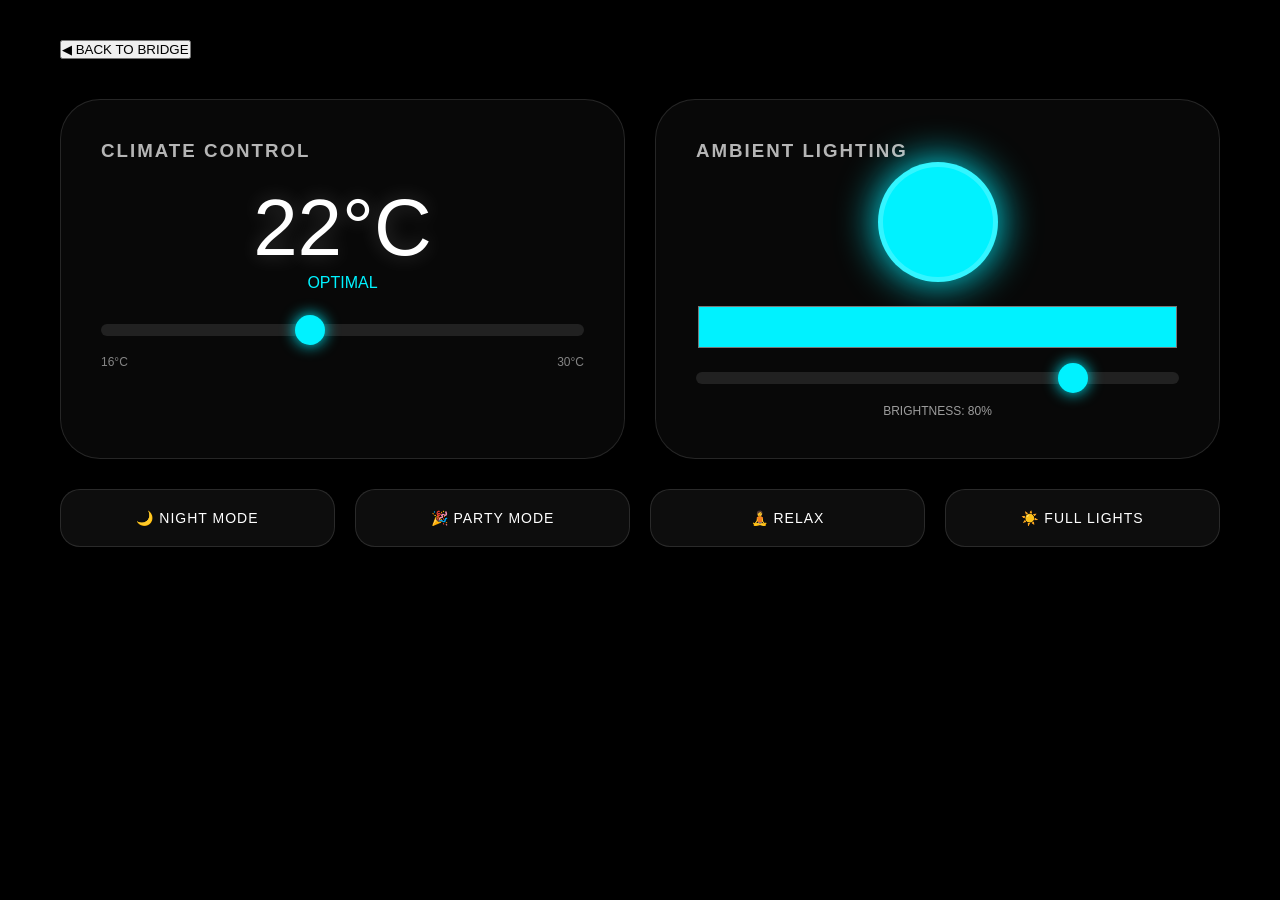
==== domotica.html @ c0585f2b "First release of Nexus-XPanel" ====
<!DOCTYPE html>
<html lang="it">
<head>
    <meta charset="UTF-8">
    <meta name="viewport" content="width=device-width, initial-scale=1.0">
    <title>Nexus Control - Domotica</title>
    <link rel="stylesheet" href="style.css">
    <style>
        .domo-grid {
            display: grid;
            grid-template-columns: repeat(2, 1fr);
            gap: 30px;
            padding: 40px 60px;
        }

        .control-card {
            background: var(--glass-bg);
            backdrop-filter: blur(30px);
            border: 1px solid var(--glass-border);
            border-radius: 40px;
            padding: 40px;
            transition: 0.5s ease;
        }

        /* Clima Gauge */
        .clima-display {
            text-align: center;
            margin: 20px 0;
        }
        .temp-value {
            font-size: 80px;
            font-weight: 100;
            color: white;
            text-shadow: 0 0 20px rgba(255,255,255,0.2);
        }

        /* Slider Custom */
        .slider-container { margin-top: 30px; }
        .nexus-slider {
            -webkit-appearance: none;
            width: 100%;
            height: 12px;
            border-radius: 10px;
            background: rgba(255,255,255,0.1);
            outline: none;
            cursor: pointer;
        }
        .nexus-slider::-webkit-slider-thumb {
            -webkit-appearance: none;
            width: 30px;
            height: 30px;
            border-radius: 50%;
            background: var(--primary-cyan);
            box-shadow: 0 0 15px var(--primary-cyan);
            cursor: pointer;
        }

        /* RGB Circle */
        .rgb-controls {
            display: flex;
            flex-direction: column;
            align-items: center;
            gap: 20px;
        }
        #color-preview {
            width: 120px;
            height: 120px;
            border-radius: 50%;
            border: 5px solid rgba(255,255,255,0.2);
            box-shadow: 0 0 40px var(--accent-glow);
            transition: 0.3s;
        }

        /* Scene Buttons */
        .scene-grid {
            grid-column: span 2;
            display: grid;
            grid-template-columns: repeat(4, 1fr);
            gap: 20px;
        }
        .scene-btn {
            background: rgba(255,255,255,0.05);
            border: 1px solid var(--glass-border);
            border-radius: 20px;
            padding: 20px;
            color: white;
            cursor: pointer;
            text-align: center;
            transition: 0.3s;
            font-size: 14px;
            letter-spacing: 1px;
        }
        .scene-btn:hover {
            background: var(--primary-cyan);
            color: black;
            font-weight: bold;
            transform: translateY(-5px);
        }

        .back-nav { padding: 40px 60px 0 60px; }
    </style>
</head>
<body>

    <div class="back-nav">
        <button onclick="location.href='index.html'" class="back-btn">◀ BACK TO BRIDGE</button>
    </div>

    <div class="domo-grid">
        <div class="control-card" id="clima-card">
            <h3 style="letter-spacing: 2px; opacity: 0.7;">CLIMATE CONTROL</h3>
            <div class="clima-display">
                <div class="temp-value"><span id="temp-num">22</span>°C</div>
                <p id="clima-status" style="color: var(--primary-cyan);">OPTIMAL</p>
            </div>
            <div class="slider-container">
                <input type="range" min="16" max="30" value="22" class="nexus-slider" id="temp-slider">
            </div>
            <div style="display: flex; justify-content: space-between; margin-top: 15px; opacity: 0.5; font-size: 12px;">
                <span>16°C</span>
                <span>30°C</span>
            </div>
        </div>

        <div class="control-card">
            <h3 style="letter-spacing: 2px; opacity: 0.7;">AMBIENT LIGHTING</h3>
            <div class="rgb-controls">
                <div id="color-preview"></div>
                <input type="color" id="rgb-picker" value="#00f2ff" style="width: 100%; height: 50px; background: none; border: none; cursor: pointer;">
                <input type="range" min="0" max="100" value="80" class="nexus-slider" id="bright-slider">
                <p style="font-size: 12px; opacity: 0.6;">BRIGHTNESS: <span id="bright-val">80</span>%</p>
            </div>
        </div>

        <div class="scene-grid">
            <div class="scene-btn" onclick="setScene('night')">🌙 NIGHT MODE</div>
            <div class="scene-btn" onclick="setScene('party')">🎉 PARTY MODE</div>
            <div class="scene-btn" onclick="setScene('relax')">🧘 RELAX</div>
            <div class="scene-btn" onclick="setScene('full')">☀️ FULL LIGHTS</div>
        </div>
    </div>

    <script>
        // Logica Clima
        const tempSlider = document.getElementById('temp-slider');
        const tempNum = document.getElementById('temp-num');
        const climaCard = document.getElementById('clima-card');

        tempSlider.oninput = function() {
            const val = this.value;
            tempNum.innerText = val;
            
            // Cambia colore in base alla temperatura
            if(val < 20) {
                climaCard.style.boxShadow = "inset 0 0 50px rgba(0, 100, 255, 0.2)";
                document.getElementById('clima-status').innerText = "COOLING";
            } else if(val > 25) {
                climaCard.style.boxShadow = "inset 0 0 50px rgba(255, 100, 0, 0.2)";
                document.getElementById('clima-status').innerText = "HEATING";
            } else {
                climaCard.style.boxShadow = "none";
                document.getElementById('clima-status').innerText = "OPTIMAL";
            }
        }

        // Logica Luci
        const rgbPicker = document.getElementById('rgb-picker');
        const colorPreview = document.getElementById('color-preview');
        const brightSlider = document.getElementById('bright-slider');

        rgbPicker.oninput = function() {
            colorPreview.style.backgroundColor = this.value;
            colorPreview.style.boxShadow = `0 0 40px ${this.value}`;
        }

        brightSlider.oninput = function() {
            document.getElementById('bright-val').innerText = this.value;
            colorPreview.style.opacity = this.value / 100;
        }

       // Funzione Scene Aggiornata e Completa
        function setScene(mode) {
            const statusLabel = document.getElementById('clima-status');
            
            if(mode === 'night') {
                rgbPicker.value = "#990000"; // Rosso profondo per navigazione notturna
                tempSlider.value = 21;
                brightSlider.value = 15;
                statusLabel.innerText = "NIGHT MODE ACTIVE";
            } 
            else if(mode === 'party') {
                rgbPicker.value = "#ff00ff"; // Magenta/Viola party
                tempSlider.value = 20;       // Rinfresca se c'è gente
                brightSlider.value = 100;
                statusLabel.innerText = "PARTY MODE ACTIVE";
            } 
            else if(mode === 'relax') {
                rgbPicker.value = "#0077ff"; // Blu mare rilassante
                tempSlider.value = 23;
                brightSlider.value = 40;
                statusLabel.innerText = "RELAX MODE ACTIVE";
            } 
            else if(mode === 'full') {
                rgbPicker.value = "#ffffff"; // Luce Bianca Totale
                tempSlider.value = 22;
                brightSlider.value = 100;
                statusLabel.innerText = "ALL LIGHTS ON";
            }

            // IMPORTANTE: Trigger degli update per aggiornare l'interfaccia visiva
            rgbPicker.dispatchEvent(new Event('input'));
            tempSlider.dispatchEvent(new Event('input'));
            brightSlider.dispatchEvent(new Event('input'));

            // Effetto feedback visivo sul pulsante
            console.log("Scena impostata: " + mode);
        }
        // Init colore iniziale
        rgbPicker.oninput();
    </script>
</body>
</html>
---- style.css ----
:root {
    --primary-cyan: #00f2ff;
    --accent-glow: rgba(0, 242, 255, 0.4);
    --glass-bg: rgba(255, 255, 255, 0.03);
    --glass-border: rgba(255, 255, 255, 0.12);
    --font-ui: 'Inter', -apple-system, sans-serif;
}

* { box-sizing: border-box; margin: 0; padding: 0; }

body {
    background: #000;
    font-family: var(--font-ui);
    color: white;
    height: 100vh;
    overflow: hidden;
}

/* Sfondo Immersivo */
.bg-container {
    position: fixed;
    inset: 0;
    z-index: -1;
    overflow: hidden;
}

.bg-video {
    width: 100%;
    height: 100%;
    object-fit: cover;
    filter: brightness(0.35) contrast(1.1) blur(2px);
    transform: scale(1.1);
    animation: slowZoom 30s infinite alternate ease-in-out;
}

@keyframes slowZoom {
    from { transform: scale(1); }
    to { transform: scale(1.15); }
}

/* Header di Navigazione */
.main-nav {
    display: flex;
    justify-content: space-between;
    align-items: center;
    padding: 40px 60px;
    height: 100px;
}

.logo {
    font-size: 24px;
    font-weight: 200;
    letter-spacing: 6px;
    text-transform: uppercase;
}

.top-info {
    font-weight: 300;
    letter-spacing: 1px;
    opacity: 0.8;
}

/* Griglia Bento Dinamica */
.container {
    display: grid;
    grid-template-columns: repeat(4, 1fr);
    grid-template-rows: repeat(2, 280px); /* Ottimizzato per 2 righe */
    gap: 25px;
    padding: 0 60px 40px 60px;
    height: calc(100vh - 150px);
}

/* Base Card */
.card {
    background: var(--glass-bg);
    backdrop-filter: blur(35px);
    -webkit-backdrop-filter: blur(35px);
    border: 1px solid var(--glass-border);
    border-radius: 40px;
    padding: 35px;
    display: flex;
    flex-direction: column;
    justify-content: space-between;
    transition: all 0.5s cubic-bezier(0.23, 1, 0.32, 1);
    cursor: pointer;
    position: relative;
    overflow: hidden;
}

/* Effetto Luce al Passaggio */
.card::before {
    content: '';
    position: absolute;
    top: 0; left: -100%;
    width: 100%; height: 100%;
    background: linear-gradient(90deg, transparent, rgba(255,255,255,0.05), transparent);
    transition: 0.5s;
}

.card:hover::before { left: 100%; }

.card:hover {
    background: rgba(255, 255, 255, 0.07);
    border-color: var(--primary-cyan);
    box-shadow: 0 20px 40px rgba(0,0,0,0.4), 0 0 20px var(--accent-glow);
    transform: translateY(-12px);
}

/* Gerarchia Griglia */
.card-main { grid-column: span 2; grid-row: span 2; } /* IPTV */
.card-wide { grid-column: span 2; }                /* Bridge */
.card-smart { grid-column: span 1; }               /* Clima/Luci */

/* Dettagli Interni */
.status-dot {
    width: 8px; height: 8px;
    background: var(--primary-cyan);
    border-radius: 50%;
    display: inline-block;
    margin-right: 10px;
    box-shadow: 0 0 12px var(--primary-cyan);
}

.big-val {
    font-size: 64px;
    font-weight: 100;
    line-height: 1;
}

.unit { font-size: 24px; opacity: 0.5; margin-left: 5px; }

.nav-data {
    display: flex;
    justify-content: space-between;
    align-items: center;
    height: 100%;
}

.data-item { text-align: center; }
.data-item span { font-size: 32px; font-weight: 600; display: block; }
.data-item small { color: var(--primary-cyan); letter-spacing: 2px; }

/* Responsive per Tablet */
@media (max-width: 1200px) {
    .container {
        grid-template-columns: repeat(2, 1fr);
        overflow-y: auto;
    }
    .card-main, .card-wide { grid-column: span 2; }
}
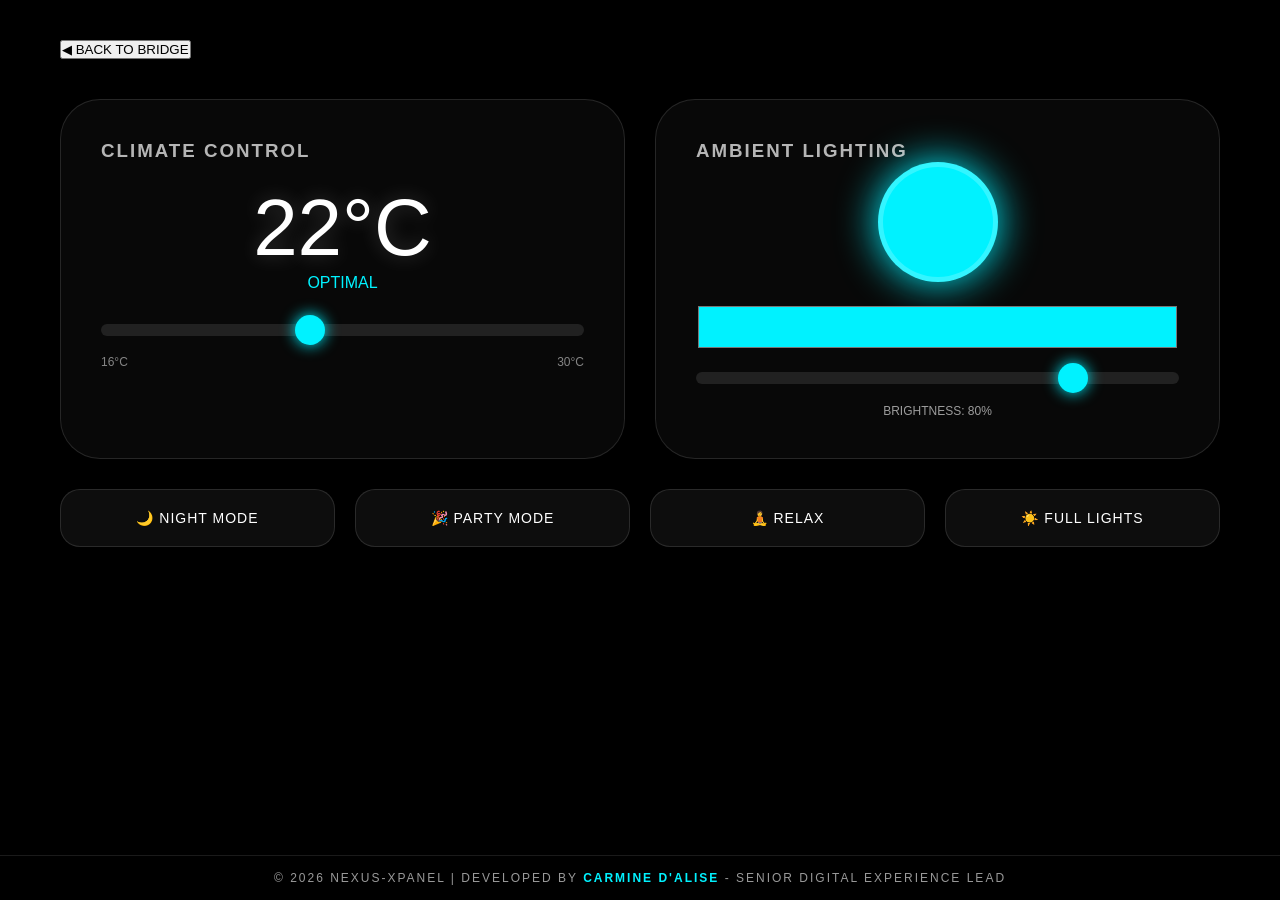
==== commit ee8c1bf0: "Branding: added author signature to all page footers" ====
--- a/domotica.html
+++ b/domotica.html
@@ -218,5 +218,9 @@
         // Init colore iniziale
         rgbPicker.oninput();
     </script>
+
+    <footer class="nexus-footer">
+    <p>© 2026 Nexus-XPanel | Developed by <strong>Carmine D'Alise</strong> - Senior Digital Experience Lead</p>
+</footer>
 </body>
 </html>
--- a/style.css
+++ b/style.css
@@ -147,4 +147,30 @@
         overflow-y: auto;
     }
     .card-main, .card-wide { grid-column: span 2; }
+}
+
+.nexus-footer {
+    position: fixed;
+    bottom: 0;
+    width: 100%;
+    padding: 15px 0;
+    background: rgba(0, 0, 0, 0.4); /* Sottile trasparenza */
+    backdrop-filter: blur(10px);
+    -webkit-backdrop-filter: blur(10px);
+    text-align: center;
+    z-index: 1000;
+    border-top: 1px solid rgba(255, 255, 255, 0.1);
+}
+
+.nexus-footer p {
+    color: rgba(255, 255, 255, 0.6);
+    font-size: 12px;
+    letter-spacing: 2px;
+    margin: 0;
+    text-transform: uppercase;
+}
+
+.nexus-footer strong {
+    color: #00f2ff; /* Il tuo colore Cyan distintivo */
+    font-weight: 800;
 }
